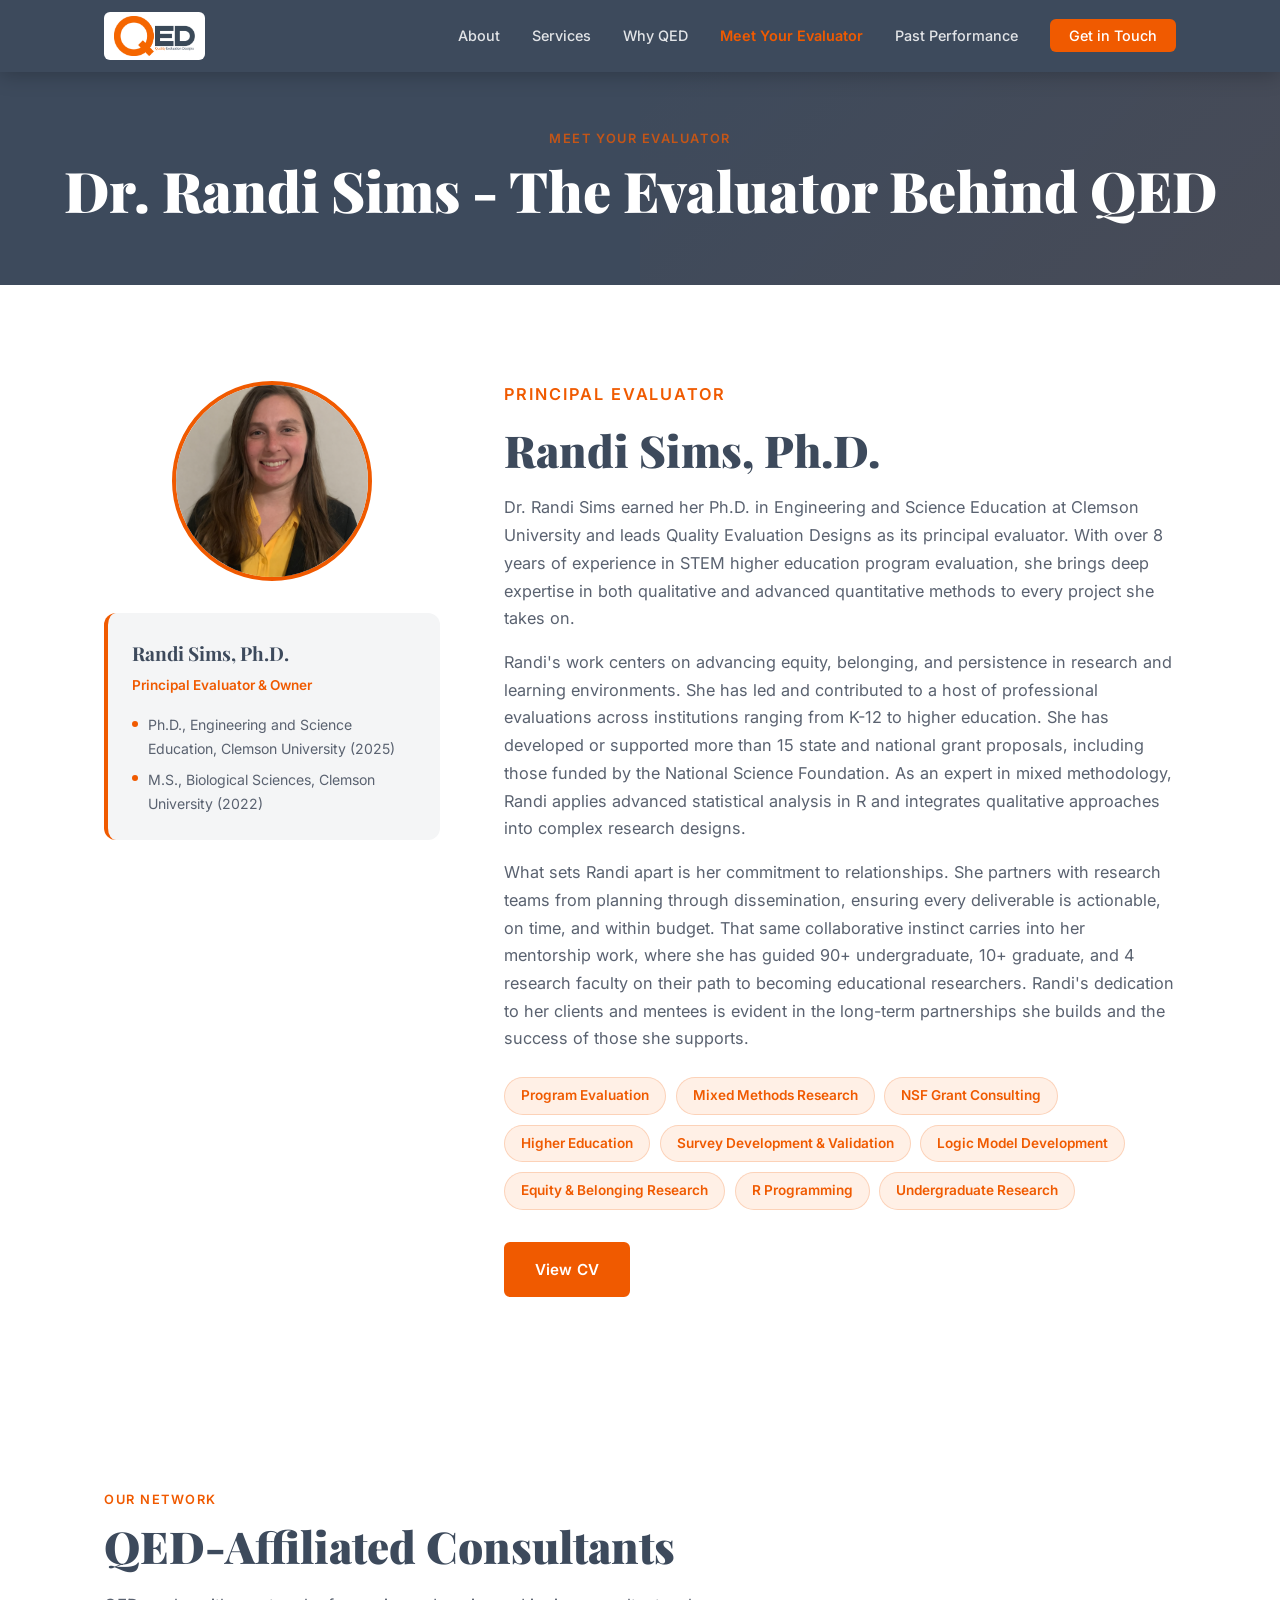
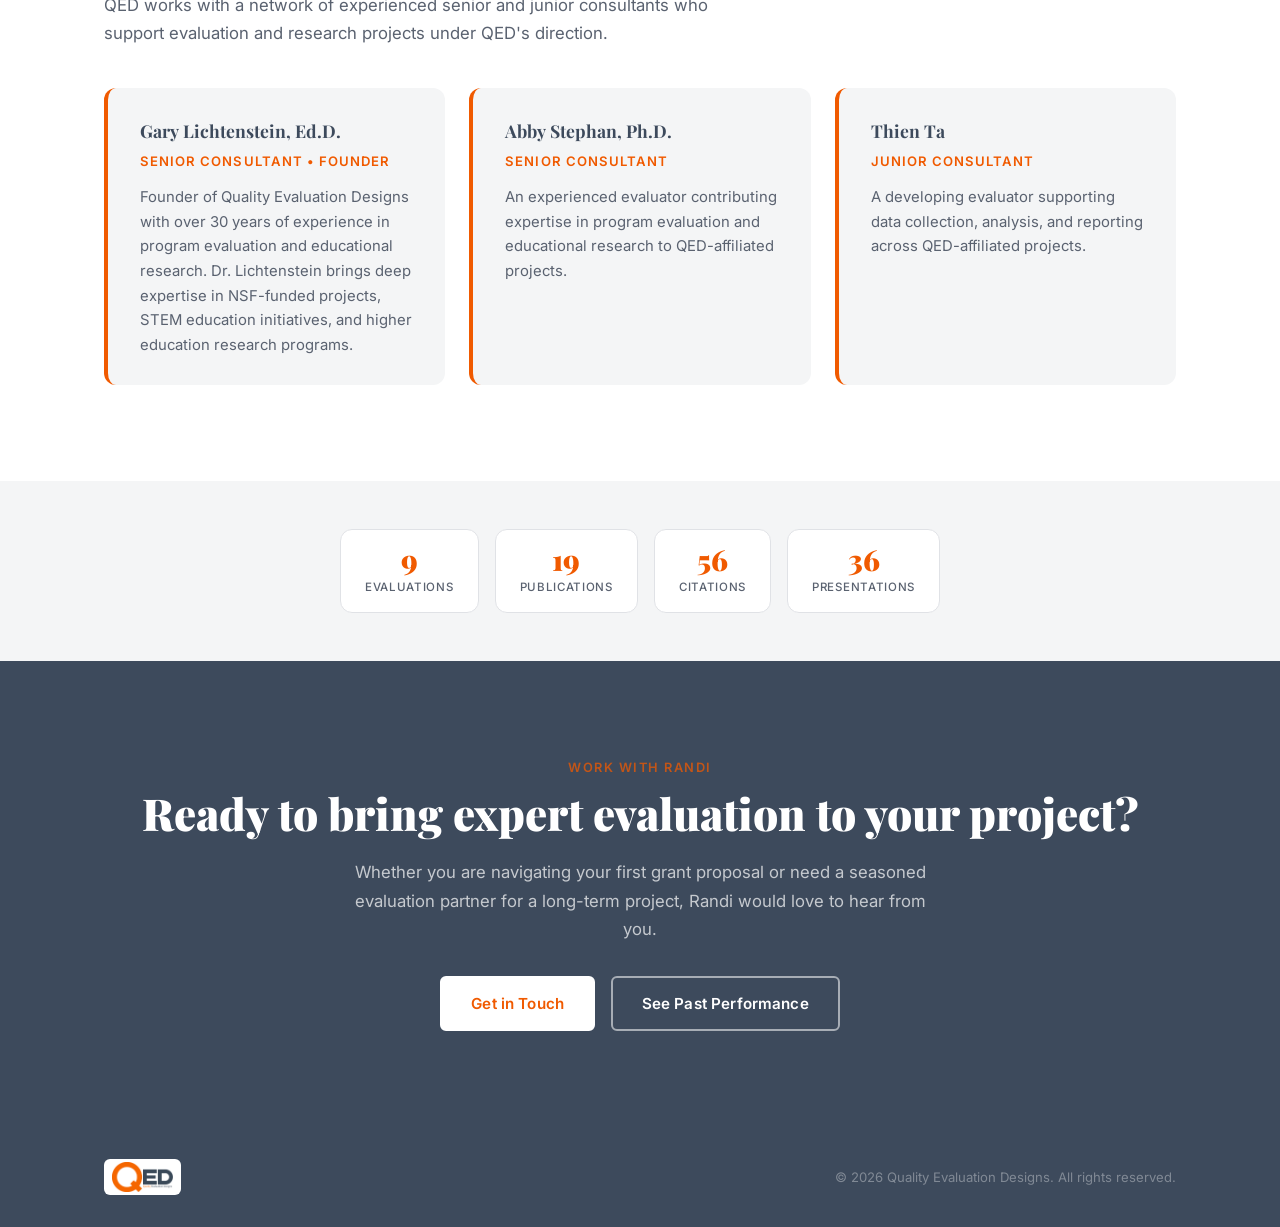
==== team.html @ 55d5c807 "Sync website from qed_business" ====
<!DOCTYPE html>
<html lang="en">
<head>
  <meta charset="UTF-8" />
  <meta name="viewport" content="width=device-width, initial-scale=1.0" />
  <title>Meet Your Evaluator | Quality Evaluation Designs</title>
  <link rel="stylesheet" href="styles.css" />
  <link rel="preconnect" href="https://fonts.googleapis.com" />
  <link rel="preconnect" href="https://fonts.gstatic.com" crossorigin />
  <link href="https://fonts.googleapis.com/css2?family=Playfair+Display:wght@700;900&family=Inter:wght@300;400;500;600&display=swap" rel="stylesheet" />
</head>
<body>

  <!-- ── Navigation ─────────────────────────────────────────── -->
  <nav class="nav scrolled always-scrolled" id="nav">
    <div class="nav__inner">
      <a href="index.html" class="nav__logo">
        <img src="qed_standardLogo.png" alt="Quality Evaluation Designs" class="nav__logo-img" />
      </a>
      <button class="nav__toggle" id="navToggle" aria-label="Toggle menu">
        <span></span><span></span><span></span>
      </button>
      <ul class="nav__links" id="navLinks">
        <li><a href="index.html#about">About</a></li>
        <li><a href="index.html#services">Services</a></li>
        <li><a href="index.html#why-qed">Why QED</a></li>
        <li><a href="team.html" class="nav__active">Meet Your Evaluator</a></li>
        <li><a href="testimonials.html">Past Performance</a></li>
        <li><a href="index.html#contact" class="nav__cta">Get in Touch</a></li>
      </ul>
    </div>
  </nav>

  <!-- ── Page Header ────────────────────────────────────────── -->
  <section class="page-header">
    <p class="section-eyebrow section-eyebrow--light">Meet Your Evaluator</p>
    <h1 class="page-header__title">Dr. Randi Sims - The Evaluator Behind QED</h1>
  </section>

  <!-- ── Bio ───────────────────────────────────────────────── -->
  <section class="section" id="bio">
    <div class="container">
      <div class="team-grid">

        <div class="team-photo-panel">
          <img class="team-photo" src="headshot_rs.png" alt="Randi Sims Headshot" /> 
          <div class="team-credentials">
            <h3>Randi Sims, Ph.D.</h3>
            <p class="team-credentials__title">Principal Evaluator &amp; Owner</p>
            <ul class="team-credentials__list">
              <li>Ph.D., Engineering and Science Education, Clemson University (2025)</li>
              <li>M.S., Biological Sciences, Clemson University (2022)</li>
            </ul>
          </div>
        </div>

        <div class="team-bio">
          <p class="section-eyebrow">Principal Evaluator</p>
          <h2 class="section-title">Randi Sims, Ph.D.</h2>
          <p>
            Dr. Randi Sims earned her Ph.D. in Engineering and Science Education at Clemson
            University and leads Quality Evaluation Designs as its principal evaluator. With
            over 8 years of experience in STEM higher education program evaluation, she brings
            deep expertise in both qualitative and advanced quantitative methods to every
            project she takes on.
          </p>
          <p>
            Randi's work centers on advancing equity, belonging, and persistence in research
            and learning environments. She has led and contributed to a host of professional
            evaluations across institutions ranging from K-12 to higher education. She has developed or supported more than 15 state and national grant
            proposals, including those funded by the National Science Foundation. As an expert in mixed methodology, Randi applies advanced statistical analysis in R and integrates qualitative approaches into complex research designs.
          </p>
          <p>
            What sets Randi apart is her commitment to relationships. She partners with
            research teams from planning through dissemination, ensuring every deliverable is
            actionable, on time, and within budget. That same collaborative instinct carries
            into her mentorship work, where she has guided 90+ undergraduate, 10+ graduate, and 4 research faculty on their path to becoming educational researchers. Randi's dedication to her clients and mentees is evident in the long-term partnerships she builds and the success of those she supports.
          </p>
          <div class="expertise-chips">
            <span class="expertise-chip">Program Evaluation</span>
            <span class="expertise-chip">Mixed Methods Research</span>
            <span class="expertise-chip">NSF Grant Consulting</span>
            <span class="expertise-chip">Higher Education</span>
            <span class="expertise-chip">Survey Development &amp; Validation</span>
            <span class="expertise-chip">Logic Model Development</span>
            <span class="expertise-chip">Equity &amp; Belonging Research</span>
            <span class="expertise-chip">R Programming</span>
            <span class="expertise-chip">Undergraduate Research</span>
          </div>
          <div class="btn-row" style="margin-top: 2rem;">
            <a href="randi_sims_cv.pdf" class="btn btn--primary" target="_blank">View CV</a>
          </div>
        </div>

      </div>
    </div>
  </section>

  <!-- ── Affiliated Consultants ───────────────────────────────── -->
  <section class="section" id="consultants">
    <div class="container">
      <p class="section-eyebrow">Our Network</p>
      <h2 class="section-title">QED-Affiliated Consultants</h2>
      <p class="section-sub">
        QED works with a network of experienced senior and junior consultants who support evaluation and research projects under QED's direction.
      </p>
      <div class="consultants-grid">

        <div class="consultant-card">
          <h3>Gary Lichtenstein, Ed.D.</h3>
          <p class="consultant-card__role">Senior Consultant &bull; Founder</p>
          <p>Founder of Quality Evaluation Designs with over 30 years of experience in program evaluation and educational research. Dr. Lichtenstein brings deep expertise in NSF-funded projects, STEM education initiatives, and higher education research programs.</p>
        </div>

        <div class="consultant-card">
          <h3>Abby Stephan, Ph.D.</h3>
          <p class="consultant-card__role">Senior Consultant</p>
          <p>An experienced evaluator contributing expertise in program evaluation and educational research to QED-affiliated projects.</p>
        </div>

        <div class="consultant-card">
          <h3>Thien Ta</h3>
          <p class="consultant-card__role">Junior Consultant</p>
          <p>A developing evaluator supporting data collection, analysis, and reporting across QED-affiliated projects.</p>
        </div>

      </div>
    </div>
  </section>

  <!-- ── Metrics ────────────────────────────────────────────── -->
  <section class="section" id="metrics" style="background: var(--color-light-gray); padding-top: 3rem; padding-bottom: 3rem;">
    <div class="container">
      <div class="hero__stat-row" style="justify-content: center;">
        <div class="stat-chip stat-chip--light">
          <span class="stat-chip__num">9</span>
          <span class="stat-chip__label">Evaluations</span>
        </div>
        <div class="stat-chip stat-chip--light">
          <span class="stat-chip__num">19</span>
          <span class="stat-chip__label">Publications</span>
        </div>
        <div class="stat-chip stat-chip--light">
          <span class="stat-chip__num">56</span>
          <span class="stat-chip__label">Citations</span>
        </div>
        <div class="stat-chip stat-chip--light">
          <span class="stat-chip__num">36</span>
          <span class="stat-chip__label">Presentations</span>
        </div>
      </div>
    </div>
  </section>

  <!-- ── CTA ───────────────────────────────────────────────── -->
  <section class="section why-qed">
    <div class="container" style="text-align: center;">
      <p class="section-eyebrow section-eyebrow--light">Work With Randi</p>
      <h2 class="section-title section-title--light">Ready to bring expert evaluation to your project?</h2>
      <p style="color: rgba(255,255,255,0.7); margin-bottom: 2rem; font-size: 1.05rem; max-width: 55ch; margin-left: auto; margin-right: auto;">
        Whether you are navigating your first grant proposal or need a seasoned evaluation
        partner for a long-term project, Randi would love to hear from you.
      </p>
      <div class="btn-row" style="justify-content: center;">
        <a href="index.html#contact" class="btn btn--primary btn--light-bg">Get in Touch</a>
        <a href="testimonials.html" class="btn btn--outline">See Past Performance</a>
      </div>
    </div>
  </section>

  <!-- ── Footer ─────────────────────────────────────────────── -->
  <footer class="footer">
    <div class="container footer__inner">
      <div class="footer__brand">
        <img src="qed_standardLogo.png" alt="Quality Evaluation Designs" class="footer__logo-img" />
      </div>
      <p class="footer__copy">&copy; 2026 Quality Evaluation Designs. All rights reserved.</p>
    </div>
  </footer>

  <script src="script.js"></script>
</body>
</html>
---- styles.css ----
/* ============================================================
   Quality Evaluation Designs — Website Styles
   ============================================================ */

:root {
  /* ── Brand Palette ────────────────────────────────────────── */
  --color-primary:    #F05A00;  /* QED orange — the Q mark                  */
  --color-slate:      #3D4A5C;  /* QED slate — the ED letters                */
  --color-gray:       #5A6270;  /* Body text, secondary elements              */
  --color-light-gray: #F4F5F6;  /* Section backgrounds, card fills            */
  --color-white:      #FFFFFF;

  /* ── Derived / Utility ────────────────────────────────────── */
  --color-primary-dark:  #C94800;
  --color-primary-light: #FFF0E6;
  --color-border:        #E0E2E6;

  /* ── Typography ───────────────────────────────────────────── */
  --font-display: 'Playfair Display', Georgia, serif;
  --font-body:    'Inter', system-ui, sans-serif;

  /* ── Spacing & Layout ─────────────────────────────────────── */
  --container-max: 1120px;
  --section-pad:   6rem 1.5rem;
  --radius-sm:     6px;
  --radius-md:     12px;
  --radius-lg:     24px;

  /* ── Motion ───────────────────────────────────────────────── */
  --ease-out: cubic-bezier(0.22, 1, 0.36, 1);
  --duration: 260ms;
}

/* ── Reset & Base ─────────────────────────────────────────── */
*, *::before, *::after { box-sizing: border-box; margin: 0; padding: 0; }

html { scroll-behavior: smooth; }

body {
  font-family: var(--font-body);
  color: var(--color-gray);
  background: var(--color-white);
  line-height: 1.7;
  -webkit-font-smoothing: antialiased;
}

img { display: block; max-width: 100%; }
a { color: inherit; text-decoration: none; }

/* ── Container ────────────────────────────────────────────── */
.container {
  max-width: var(--container-max);
  margin: 0 auto;
  padding: 0 1.5rem;
}

/* ── Buttons ──────────────────────────────────────────────── */
.btn {
  display: inline-flex;
  align-items: center;
  gap: 0.5rem;
  padding: 0.8rem 1.8rem;
  border-radius: var(--radius-sm);
  font-family: var(--font-body);
  font-weight: 600;
  font-size: 0.95rem;
  letter-spacing: 0.01em;
  transition: background var(--duration) var(--ease-out),
              color      var(--duration) var(--ease-out),
              transform  var(--duration) var(--ease-out),
              box-shadow var(--duration) var(--ease-out);
  cursor: pointer;
  border: 2px solid transparent;
}

.btn--primary {
  background: var(--color-primary);
  color: var(--color-white);
  border-color: var(--color-primary);
}
.btn--primary:hover {
  background: var(--color-primary-dark);
  border-color: var(--color-primary-dark);
  transform: translateY(-2px);
  box-shadow: 0 8px 24px rgba(240, 90, 0, 0.35);
}

.btn--outline {
  background: transparent;
  color: var(--color-white);
  border-color: rgba(255, 255, 255, 0.55);
}
.btn--outline:hover {
  background: rgba(255, 255, 255, 0.12);
  border-color: var(--color-white);
  transform: translateY(-2px);
}

.btn--light-bg {
  background: var(--color-white);
  color: var(--color-primary);
  border-color: var(--color-white);
}
.btn--light-bg:hover {
  background: var(--color-primary-light);
  transform: translateY(-2px);
  box-shadow: 0 8px 24px rgba(0,0,0,0.15);
}

/* ── Section Shared ───────────────────────────────────────── */
.section { padding: var(--section-pad); }

.section-eyebrow {
  font-size: 0.8rem;
  font-weight: 600;
  letter-spacing: 0.12em;
  text-transform: uppercase;
  color: var(--color-primary);
  margin-bottom: 0.6rem;
}
.section-eyebrow--light { color: rgba(240, 90, 0, 0.75); }

.section-title {
  font-family: var(--font-display);
  font-size: clamp(2rem, 4vw, 2.75rem);
  font-weight: 900;
  color: var(--color-slate);
  line-height: 1.15;
  margin-bottom: 1.2rem;
}
.section-title--light { color: var(--color-white); }

.section-sub {
  max-width: 60ch;
  font-size: 1.05rem;
  margin-bottom: 2.5rem;
  color: var(--color-gray);
}

/* ============================================================
   NAVIGATION
   ============================================================ */
.nav {
  position: fixed;
  top: 0;
  left: 0;
  right: 0;
  z-index: 100;
  background: transparent;
  transition: background var(--duration) var(--ease-out),
              box-shadow  var(--duration) var(--ease-out);
}
.nav.scrolled {
  background: var(--color-slate);
  box-shadow: 0 2px 20px rgba(0,0,0,0.25);
}

.nav__inner {
  max-width: var(--container-max);
  margin: 0 auto;
  padding: 0.75rem 1.5rem;
  display: flex;
  align-items: center;
  justify-content: space-between;
}

.nav__logo {
  display: flex;
  align-items: center;
}

.nav__logo-img {
  height: 48px;
  width: auto;
  background: var(--color-white);
  border-radius: var(--radius-sm);
  padding: 4px 10px;
  transition: opacity var(--duration);
}
.nav__logo-img:hover { opacity: 0.9; }

.nav__links {
  list-style: none;
  display: flex;
  align-items: center;
  gap: 2rem;
}
.nav__links a {
  font-size: 0.9rem;
  font-weight: 500;
  color: rgba(255,255,255,0.85);
  transition: color var(--duration);
}
.nav__links a:hover { color: var(--color-white); }

.nav__cta {
  background: var(--color-primary);
  color: var(--color-white) !important;
  padding: 0.5rem 1.2rem;
  border-radius: var(--radius-sm);
  transition: background var(--duration) !important;
}
.nav__cta:hover { background: var(--color-primary-dark) !important; }

.nav__toggle {
  display: none;
  flex-direction: column;
  gap: 5px;
  background: none;
  border: none;
  cursor: pointer;
  padding: 4px;
}
.nav__toggle span {
  display: block;
  width: 24px;
  height: 2px;
  background: var(--color-white);
  border-radius: 2px;
  transition: transform var(--duration), opacity var(--duration);
}

/* ============================================================
   HERO
   ============================================================ */
.hero {
  position: relative;
  min-height: 100vh;
  display: flex;
  align-items: center;
  background: var(--color-slate);
  overflow: hidden;
  padding: 7rem 1.5rem 4rem;
}

/* Subtle texture strips */
.hero::before {
  content: '';
  position: absolute;
  top: 0;
  right: 0;
  width: 50%;
  height: 100%;
  background: linear-gradient(135deg, transparent 0%, rgba(240, 90, 0, 0.06) 100%);
  pointer-events: none;
}
.hero::after {
  content: '';
  position: absolute;
  bottom: 0;
  left: 0;
  width: 3px;
  height: 60%;
  background: var(--color-primary);
  opacity: 0.6;
}

.hero__inner {
  position: relative;
  max-width: var(--container-max);
  margin: 0 auto;
  width: 100%;
  display: grid;
  grid-template-columns: 1fr 1fr;
  gap: 4rem;
  align-items: center;
}

.hero__content { max-width: 560px; }

.hero__brand-name {
  font-family: var(--font-display);
  font-size: clamp(1.6rem, 3.5vw, 2.5rem);
  font-weight: 700;
  color: var(--color-white);
  letter-spacing: 0.01em;
  margin-bottom: 0.75rem;
  line-height: 1.2;
}
.hero__brand-name--accent { color: var(--color-primary); }

.hero__title {
  font-family: var(--font-display);
  font-size: clamp(2.6rem, 5.5vw, 4.2rem);
  font-weight: 900;
  color: var(--color-white);
  line-height: 1.08;
  margin-bottom: 1.4rem;
}
.hero__title--accent { color: var(--color-primary); }

.hero__sub {
  font-size: clamp(1rem, 1.8vw, 1.15rem);
  color: rgba(255,255,255,0.65);
  margin-bottom: 2.5rem;
  line-height: 1.65;
}

.hero__actions {
  display: flex;
  gap: 1rem;
  flex-wrap: wrap;
  margin-bottom: 3rem;
}

/* Stat row */
.hero__stat-row {
  display: flex;
  gap: 1rem;
  flex-wrap: wrap;
}

.stat-chip {
  background: rgba(255,255,255,0.06);
  border: 1px solid rgba(255,255,255,0.12);
  border-radius: var(--radius-md);
  padding: 0.9rem 1.5rem;
  text-align: center;
  backdrop-filter: blur(6px);
  transition: background var(--duration), transform var(--duration) var(--ease-out);
}
.stat-chip:hover {
  background: rgba(255,255,255,0.1);
  transform: translateY(-3px);
}
.stat-chip__num {
  display: block;
  font-family: var(--font-display);
  font-size: 1.8rem;
  font-weight: 900;
  color: var(--color-primary);
  line-height: 1;
}
.stat-chip__label {
  display: block;
  font-size: 0.72rem;
  font-weight: 500;
  letter-spacing: 0.06em;
  text-transform: uppercase;
  color: rgba(255,255,255,0.5);
  margin-top: 0.3rem;
}

/* Hero visual / GIF */
.hero__visual {
  display: flex;
  align-items: center;
  justify-content: center;
}

.hero__gif {
  width: 100%;
  max-width: 480px;
  height: auto;
  border-radius: var(--radius-lg);
  background: var(--color-white);
  padding: 2rem 2.5rem;
  box-shadow: 0 24px 64px rgba(0, 0, 0, 0.3), 0 0 0 1px rgba(240, 90, 0, 0.15);
}

/* ============================================================
   ABOUT
   ============================================================ */
.about { background: var(--color-white); }

.about__grid {
  display: grid;
  grid-template-columns: 1fr 1fr;
  gap: 4rem;
  align-items: start;
}

.about__text p {
  margin-bottom: 1rem;
  font-size: 1.02rem;
}
.about__text strong { color: var(--color-slate); font-weight: 600; }

.about__logo-panel {
  position: sticky;
  top: 6rem;
  display: flex;
  flex-direction: column;
  gap: 2rem;
}

.about__logo-img {
  width: 100%;
  max-width: 340px;
  height: auto;
  margin: 0 auto;
}

.mission-card {
  background: var(--color-light-gray);
  border-left: 4px solid var(--color-primary);
  border-radius: var(--radius-md);
  padding: 2rem;
}
.mission-card__icon {
  font-size: 1.8rem;
  color: var(--color-primary);
  margin-bottom: 0.8rem;
  font-weight: 900;
}
.mission-card h3 {
  font-family: var(--font-display);
  font-size: 1.3rem;
  color: var(--color-slate);
  margin-bottom: 0.8rem;
}
.mission-card p { font-size: 0.98rem; }

/* ============================================================
   SERVICES
   ============================================================ */
.services { background: var(--color-light-gray); }

.services__grid {
  display: grid;
  grid-template-columns: repeat(auto-fit, minmax(240px, 1fr));
  gap: 1.5rem;
}

.service-card {
  background: var(--color-white);
  border-radius: var(--radius-md);
  padding: 2rem;
  box-shadow: 0 2px 12px rgba(0,0,0,0.05);
  transition: transform var(--duration) var(--ease-out),
              box-shadow var(--duration) var(--ease-out);
  border-top: 3px solid var(--color-primary);
}
.service-card:hover {
  transform: translateY(-5px);
  box-shadow: 0 12px 32px rgba(0,0,0,0.09);
}

.service-card__num {
  font-family: var(--font-display);
  font-size: 2.5rem;
  font-weight: 900;
  color: var(--color-primary-light);
  line-height: 1;
  margin-bottom: 0.6rem;
  letter-spacing: -0.03em;
}
.service-card h3 {
  font-family: var(--font-display);
  font-size: 1.2rem;
  color: var(--color-slate);
  margin-bottom: 0.65rem;
}
.service-card p { font-size: 0.93rem; line-height: 1.65; }
.service-card ul {
  margin: 0;
  padding-left: 1.1rem;
  font-size: 0.93rem;
  line-height: 1.65;
  color: var(--color-gray);
}
.service-card ul li { margin-bottom: 0.35rem; }
.service-card ul li::marker { color: var(--color-primary); }

/* ============================================================
   WHY QED
   ============================================================ */
.why-qed { background: var(--color-slate); }

.why-qed__inner {
  display: grid;
  grid-template-columns: 1fr 1fr;
  gap: 4rem;
  align-items: center;
}

.why-list {
  list-style: none;
  margin: 1.5rem 0 2.5rem;
  display: flex;
  flex-direction: column;
  gap: 0.85rem;
}
.why-list li {
  color: rgba(255,255,255,0.8);
  padding-left: 1.5rem;
  position: relative;
  font-size: 1rem;
}
.why-list li::before {
  content: '';
  position: absolute;
  left: 0;
  top: 0.55em;
  width: 8px;
  height: 8px;
  border-radius: 50%;
  background: var(--color-primary);
}

/* GIF in Why QED */
.why-qed__visual {
  display: flex;
  align-items: center;
  justify-content: center;
}

.why-qed__gif {
  width: 100%;
  max-width: 400px;
  height: auto;
  border-radius: var(--radius-lg);
  background: var(--color-white);
  padding: 2rem 2.5rem;
  box-shadow: 0 24px 64px rgba(0, 0, 0, 0.3), 0 0 0 1px rgba(240, 90, 0, 0.15);
}

/* ============================================================
   CONTACT
   ============================================================ */
.contact { background: var(--color-white); }
.contact__inner { text-align: center; }
.contact__inner .section-sub { margin-left: auto; margin-right: auto; }

.contact__cards {
  display: flex;
  gap: 1.5rem;
  justify-content: center;
  flex-wrap: wrap;
  margin-top: 0.5rem;
}

.contact-card {
  display: flex;
  align-items: center;
  gap: 1rem;
  background: var(--color-light-gray);
  border: 1px solid var(--color-border);
  border-radius: var(--radius-md);
  padding: 1.4rem 2rem;
  transition: border-color var(--duration),
              box-shadow   var(--duration) var(--ease-out),
              transform    var(--duration) var(--ease-out);
  text-align: left;
}
.contact-card:hover {
  border-color: var(--color-primary);
  box-shadow: 0 8px 24px rgba(240, 90, 0, 0.12);
  transform: translateY(-3px);
}
.contact-card__icon {
  font-size: 1.6rem;
  color: var(--color-primary);
  flex-shrink: 0;
}
.contact-card__label {
  font-size: 0.75rem;
  text-transform: uppercase;
  letter-spacing: 0.08em;
  color: var(--color-primary);
  font-weight: 600;
  margin-bottom: 0.2rem;
}
.contact-card__value {
  font-size: 0.95rem;
  color: var(--color-slate);
  font-weight: 500;
  word-break: break-word;
  overflow-wrap: break-word;
}

/* ============================================================
   FOOTER
   ============================================================ */
.footer {
  background: var(--color-slate);
  padding: 2rem 1.5rem;
}
.footer__inner {
  display: flex;
  align-items: center;
  justify-content: space-between;
  flex-wrap: wrap;
  gap: 0.75rem;
}

.footer__logo-img {
  height: 36px;
  width: auto;
  background: var(--color-white);
  border-radius: var(--radius-sm);
  padding: 3px 8px;
}

.footer__copy {
  font-size: 0.82rem;
  color: rgba(255,255,255,0.35);
}

/* ============================================================
   SUB-PAGE SHARED
   ============================================================ */

/* Nav stays dark on sub-pages regardless of scroll position */
.nav.always-scrolled {
  background: var(--color-slate);
  box-shadow: 0 2px 20px rgba(0,0,0,0.25);
}

.nav__active {
  color: var(--color-primary) !important;
  font-weight: 600 !important;
}

.page-header {
  background: var(--color-slate);
  padding: 8rem 1.5rem 4rem;
  text-align: center;
  position: relative;
  overflow: hidden;
}

.page-header::before {
  content: '';
  position: absolute;
  top: 0;
  right: 0;
  width: 50%;
  height: 100%;
  background: linear-gradient(135deg, transparent 0%, rgba(240, 90, 0, 0.06) 100%);
  pointer-events: none;
}

.page-header__title {
  font-family: var(--font-display);
  font-size: clamp(2.2rem, 5vw, 3.5rem);
  font-weight: 900;
  color: var(--color-white);
  line-height: 1.1;
  position: relative;
}

/* ============================================================
   TEAM PAGE
   ============================================================ */

.team-grid {
  display: grid;
  grid-template-columns: 1fr 2fr;
  gap: 4rem;
  align-items: start;
}

.team-photo-panel {
  position: sticky;
  top: 6rem;
  display: flex;
  flex-direction: column;
  gap: 2rem;
  align-items: center;
  text-align: center;
}

.team-photo-placeholder {
  width: 200px;
  height: 200px;
  border-radius: 50%;
  background: var(--color-primary-light);
  border: 4px solid var(--color-primary);
  display: flex;
  align-items: center;
  justify-content: center;
  font-family: var(--font-display);
  font-size: 3rem;
  font-weight: 900;
  color: var(--color-primary);
}

.team-photo {
  width: 200px;
  height: 200px;
  border-radius: 50%;
  object-fit: cover;
  border: 4px solid var(--color-primary);
}

.team-credentials {
  background: var(--color-light-gray);
  border-left: 4px solid var(--color-primary);
  border-radius: var(--radius-md);
  padding: 1.5rem;
  width: 100%;
  text-align: left;
}

.team-credentials h3 {
  font-family: var(--font-display);
  font-size: 1.2rem;
  color: var(--color-slate);
  margin-bottom: 0.3rem;
}

.team-credentials__title {
  font-size: 0.85rem;
  color: var(--color-primary);
  font-weight: 600;
  margin-bottom: 1rem;
}

.team-credentials__list {
  list-style: none;
  display: flex;
  flex-direction: column;
  gap: 0.4rem;
}

.team-credentials__list li {
  font-size: 0.88rem;
  color: var(--color-gray);
  padding-left: 1rem;
  position: relative;
}

.team-credentials__list li::before {
  content: '';
  position: absolute;
  left: 0;
  top: 0.52em;
  width: 6px;
  height: 6px;
  border-radius: 50%;
  background: var(--color-primary);
}

.team-bio p {
  margin-bottom: 1rem;
  font-size: 1.02rem;
}

.expertise-chips {
  display: flex;
  flex-wrap: wrap;
  gap: 0.6rem;
  margin-top: 1.5rem;
}

.expertise-chip {
  background: var(--color-primary-light);
  color: var(--color-primary);
  border: 1px solid rgba(240, 90, 0, 0.2);
  border-radius: 100px;
  padding: 0.4rem 1rem;
  font-size: 0.85rem;
  font-weight: 600;
}

/* ============================================================
   AFFILIATED CONSULTANTS
   ============================================================ */
.consultants-grid {
  display: grid;
  grid-template-columns: repeat(auto-fill, minmax(280px, 1fr));
  gap: 1.5rem;
}

.consultant-card {
  background: var(--color-light-gray);
  border-radius: var(--radius-md);
  padding: 1.75rem 2rem;
  border-left: 4px solid var(--color-primary);
}

.consultant-card h3 {
  font-family: var(--font-display);
  font-size: 1.1rem;
  color: var(--color-slate);
  margin-bottom: 0.25rem;
}

.consultant-card__role {
  font-size: 0.82rem;
  font-weight: 600;
  text-transform: uppercase;
  letter-spacing: 0.08em;
  color: var(--color-primary);
  margin-bottom: 0.85rem;
}

.consultant-card p:last-child {
  font-size: 0.93rem;
  line-height: 1.65;
}

/* ============================================================
   TESTIMONIALS PAGE
   ============================================================ */

.testimonials-grid {
  display: grid;
  grid-template-columns: repeat(auto-fit, minmax(280px, 1fr));
  gap: 1.5rem;
  margin-top: 1rem;
}

.testimonial-card {
  background: var(--color-white);
  border-radius: var(--radius-md);
  padding: 2rem;
  box-shadow: 0 2px 12px rgba(0,0,0,0.06);
  border-top: 3px solid var(--color-primary);
  display: flex;
  flex-direction: column;
}

.testimonial-card__quote-mark {
  font-size: 3.5rem;
  color: var(--color-primary);
  line-height: 1;
  font-family: var(--font-display);
  font-weight: 900;
  margin-bottom: 0.25rem;
}

.testimonial-card__text {
  font-size: 0.98rem;
  font-style: italic;
  color: var(--color-gray);
  line-height: 1.75;
  margin-bottom: 1.5rem;
  flex: 1;
}

.testimonial-card__author {
  font-weight: 600;
  color: var(--color-slate);
  font-size: 0.92rem;
}

.testimonial-card__org {
  font-size: 0.82rem;
  color: var(--color-primary);
  margin-top: 0.2rem;
}

.performance-grid {
  display: grid;
  grid-template-columns: repeat(auto-fit, minmax(280px, 1fr));
  gap: 1.5rem;
}

.performance-card {
  background: var(--color-white);
  border-radius: var(--radius-md);
  padding: 2rem;
  box-shadow: 0 2px 12px rgba(0,0,0,0.05);
  transition: transform var(--duration) var(--ease-out),
              box-shadow var(--duration) var(--ease-out);
}

.performance-card:hover {
  transform: translateY(-4px);
  box-shadow: 0 12px 32px rgba(0,0,0,0.09);
}

.performance-card__tag {
  display: inline-block;
  background: var(--color-primary-light);
  color: var(--color-primary);
  border-radius: 100px;
  padding: 0.25rem 0.85rem;
  font-size: 0.75rem;
  font-weight: 600;
  letter-spacing: 0.05em;
  text-transform: uppercase;
  margin-bottom: 1rem;
}

.performance-card h3 {
  font-family: var(--font-display);
  font-size: 1.15rem;
  color: var(--color-slate);
  margin-bottom: 0.6rem;
}

.performance-card p {
  font-size: 0.92rem;
  line-height: 1.65;
}

.btn-row {
  display: flex;
  gap: 1rem;
  flex-wrap: wrap;
}

/* Light-background variant of the stat chip (used on team page) */
.stat-chip--light {
  background: var(--color-white);
  border-color: var(--color-border);
}
.stat-chip--light .stat-chip__label {
  color: var(--color-gray);
}

/* ============================================================
   RESPONSIVE
   ============================================================ */

/* ── Tablet: collapse two-column hero ─────────────────────── */
@media (max-width: 900px) {
  .hero__inner {
    grid-template-columns: 1fr;
    text-align: center;
  }
  .hero__content { max-width: 100%; }
  .hero__actions { justify-content: center; }
  .hero__stat-row { justify-content: center; }
  .hero__visual { order: -1; }
  .hero__gif { max-width: 280px; }
}

/* ── Mobile: 768px and below ──────────────────────────────── */
@media (max-width: 768px) {
  :root { --section-pad: 3.5rem 1.25rem; }

  /* Nav: hamburger menu */
  .nav__links {
    display: none;
    flex-direction: column;
    position: absolute;
    top: 100%;
    left: 0;
    right: 0;
    z-index: 99;
    background: var(--color-slate);
    padding: 1.5rem;
    gap: 1.25rem;
    border-top: 1px solid rgba(255,255,255,0.08);
    box-shadow: 0 8px 24px rgba(0,0,0,0.3);
  }
  .nav__links.open { display: flex; }
  .nav__toggle { display: flex; }

  /* Hero */
  .hero { padding: 6rem 1.25rem 3rem; }
  .hero__actions {
    flex-direction: column;
    align-items: center;
  }
  .hero__actions .btn { width: 100%; max-width: 320px; justify-content: center; }
  .hero__visual { display: none; }

  /* Grids collapse to 1 column */
  .about__grid,
  .why-qed__inner,
  .team-grid { grid-template-columns: 1fr; gap: 2rem; }

  /* Sticky panels become static */
  .about__logo-panel,
  .team-photo-panel { position: static; }

  /* Hide decorative GIF in Why QED */
  .why-qed__visual { display: none; }

  /* Services: 2 columns on tablet, 1 on small phone */
  .services__grid { grid-template-columns: repeat(2, 1fr); }

  /* Page header */
  .page-header { padding: 6rem 1.25rem 3rem; }

  /* Contact */
  .contact__cards { flex-direction: column; align-items: center; }
  .contact-card { width: 100%; max-width: 420px; }

  /* Footer */
  .footer__inner { flex-direction: column; text-align: center; }

  /* Buttons */
  .btn-row {
    flex-direction: column;
    align-items: flex-start;
  }
}

/* ── Small phones: 480px and below ───────────────────────── */
@media (max-width: 480px) {
  :root { --section-pad: 3rem 1rem; }

  .services__grid { grid-template-columns: 1fr; }

  .stat-chip { padding: 0.75rem 1rem; }
  .stat-chip__num { font-size: 1.5rem; }

  .page-header { padding: 5.5rem 1rem 2.5rem; }
  .page-header__title { font-size: clamp(1.8rem, 8vw, 2.5rem); }

  .hero { padding: 5.5rem 1rem 2.5rem; }
  .hero__title { font-size: clamp(2.2rem, 10vw, 3.5rem); }

  .team-photo { width: 160px; height: 160px; }

  .contact-card { padding: 1.2rem 1.25rem; }
  .contact-card__value { font-size: 0.85rem; word-break: break-all; }

  .expertise-chips { gap: 0.4rem; }
  .expertise-chip { font-size: 0.78rem; padding: 0.3rem 0.75rem; }

  .btn-row { align-items: stretch; }
  .btn-row .btn { text-align: center; justify-content: center; }
}
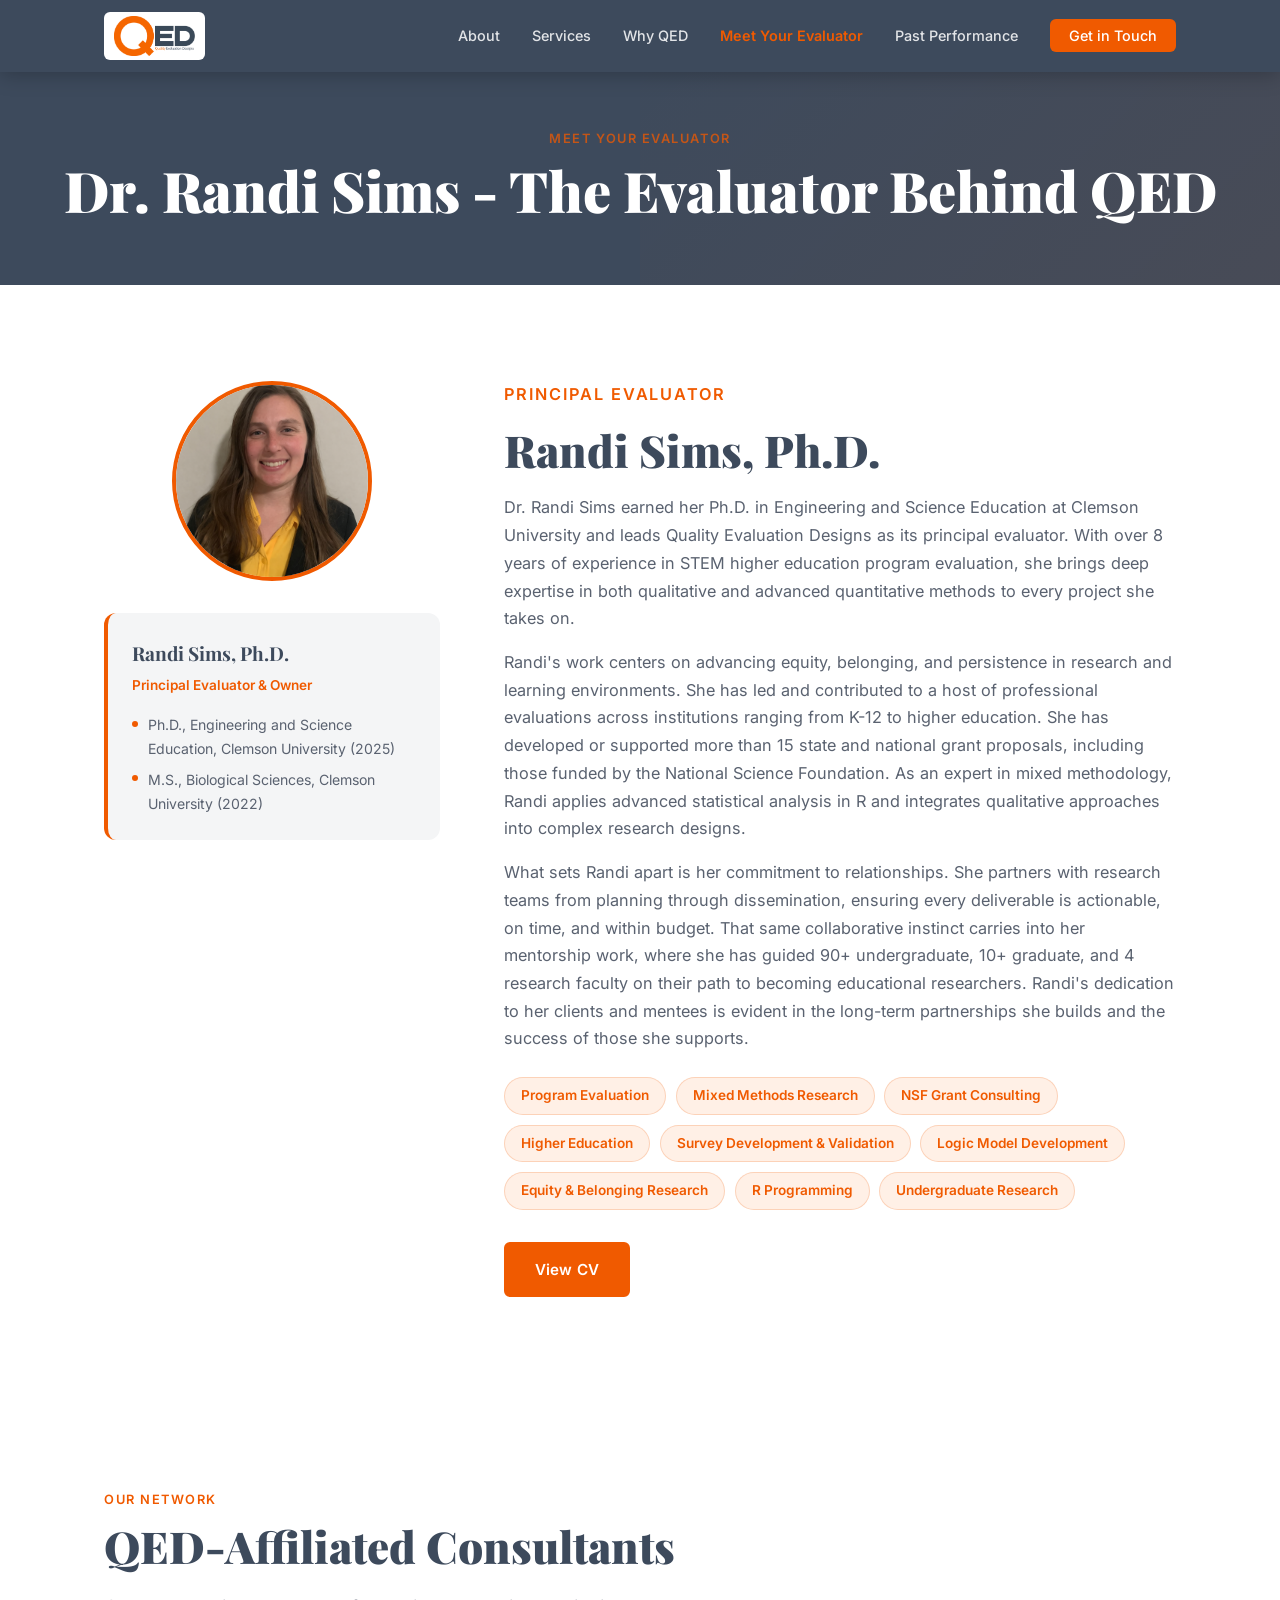
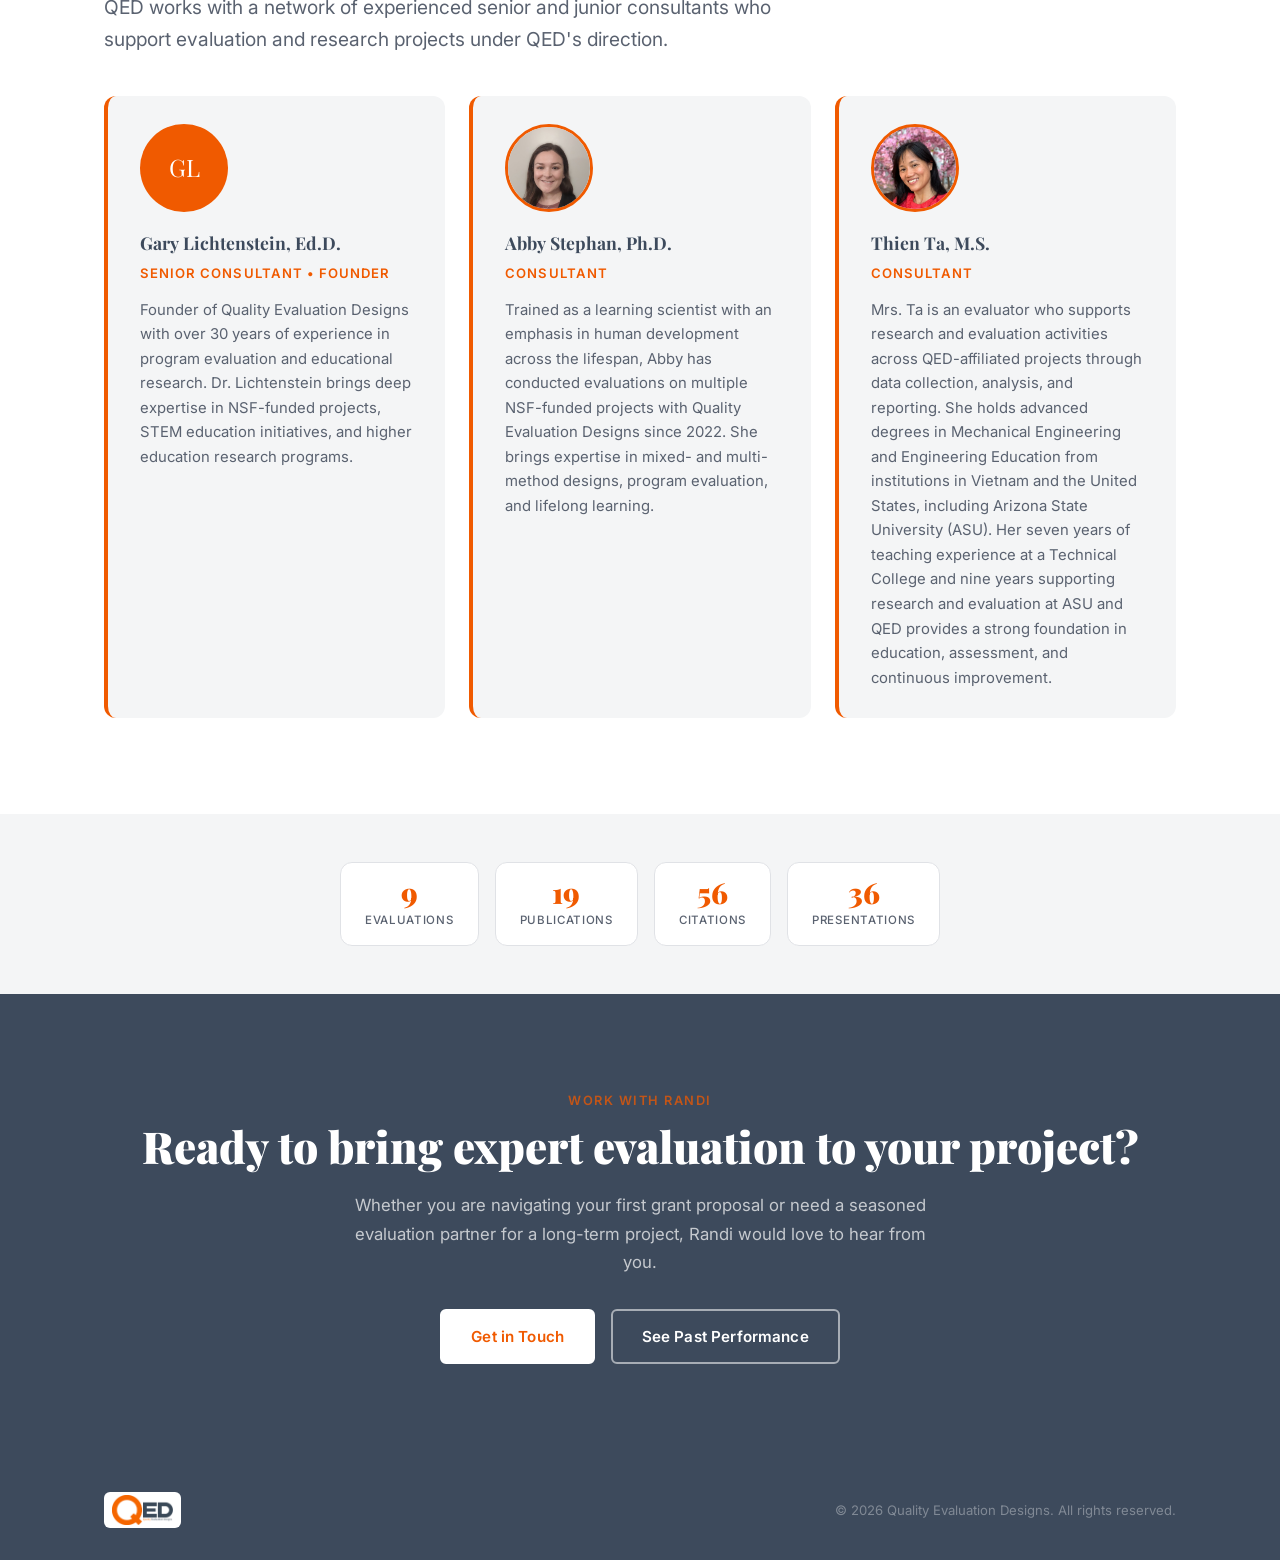
==== commit 0b050b39: "Sync website from qed_business" ====
--- a/team.html
+++ b/team.html
@@ -43,7 +43,7 @@
       <div class="team-grid">
 
         <div class="team-photo-panel">
-          <img class="team-photo" src="headshot_rs.png" alt="Randi Sims Headshot" /> 
+          <img class="team-photo" src="headshots/headshot_rs.png" alt="Randi Sims Headshot" /> 
           <div class="team-credentials">
             <h3>Randi Sims, Ph.D.</h3>
             <p class="team-credentials__title">Principal Evaluator &amp; Owner</p>
@@ -107,21 +107,24 @@
       <div class="consultants-grid">
 
         <div class="consultant-card">
+          <div class="consultant-card__initials">GL</div>
           <h3>Gary Lichtenstein, Ed.D.</h3>
           <p class="consultant-card__role">Senior Consultant &bull; Founder</p>
           <p>Founder of Quality Evaluation Designs with over 30 years of experience in program evaluation and educational research. Dr. Lichtenstein brings deep expertise in NSF-funded projects, STEM education initiatives, and higher education research programs.</p>
         </div>
 
         <div class="consultant-card">
+          <img class="consultant-card__photo" src="headshots/headshot_as.jpg" alt="Abby Stephan" />
           <h3>Abby Stephan, Ph.D.</h3>
-          <p class="consultant-card__role">Senior Consultant</p>
-          <p>An experienced evaluator contributing expertise in program evaluation and educational research to QED-affiliated projects.</p>
+          <p class="consultant-card__role">Consultant</p>
+          <p>Trained as a learning scientist with an emphasis in human development across the lifespan, Abby has conducted evaluations on multiple NSF-funded projects with Quality Evaluation Designs since 2022. She brings expertise in mixed- and multi-method designs, program evaluation, and lifelong learning. </p>
         </div>
 
         <div class="consultant-card">
-          <h3>Thien Ta</h3>
-          <p class="consultant-card__role">Junior Consultant</p>
-          <p>A developing evaluator supporting data collection, analysis, and reporting across QED-affiliated projects.</p>
+          <img class="consultant-card__photo" src="headshots/headshot_tt.jpg" alt="Thien Ta" />
+          <h3>Thien Ta, M.S.</h3>
+          <p class="consultant-card__role">Consultant</p>
+          <p>Mrs. Ta is an evaluator who supports research and evaluation activities across QED-affiliated projects through data collection, analysis, and reporting. She holds advanced degrees in Mechanical Engineering and Engineering Education from institutions in Vietnam and the United States, including Arizona State University (ASU). Her seven years of teaching experience at a Technical College and nine years supporting research and evaluation at ASU and QED provides a strong foundation in education, assessment, and continuous improvement.</p>
         </div>
 
       </div>
--- a/styles.css
+++ b/styles.css
@@ -132,7 +132,7 @@
 
 .section-sub {
   max-width: 60ch;
-  font-size: 1.05rem;
+  font-size: 1.2rem;
   margin-bottom: 2.5rem;
   color: var(--color-gray);
 }
@@ -291,7 +291,7 @@
 
 .hero__sub {
   font-size: clamp(1rem, 1.8vw, 1.15rem);
-  color: rgba(255,255,255,0.65);
+  color: rgba(255,255,255,0.88);
   margin-bottom: 2.5rem;
   line-height: 1.65;
 }
@@ -791,6 +791,31 @@
   line-height: 1.65;
 }
 
+.consultant-card__photo {
+  width: 88px;
+  height: 88px;
+  border-radius: 50%;
+  object-fit: cover;
+  object-position: top;
+  margin-bottom: 1rem;
+  border: 3px solid var(--color-primary);
+  display: block;
+}
+
+.consultant-card__initials {
+  width: 88px;
+  height: 88px;
+  border-radius: 50%;
+  background: var(--color-primary);
+  display: flex;
+  align-items: center;
+  justify-content: center;
+  font-family: var(--font-display);
+  font-size: 1.5rem;
+  color: #fff;
+  margin-bottom: 1rem;
+}
+
 /* ============================================================
    TESTIMONIALS PAGE
    ============================================================ */
@@ -849,12 +874,15 @@
 }
 
 .performance-card {
+  display: block;
   background: var(--color-white);
   border-radius: var(--radius-md);
   padding: 2rem;
   box-shadow: 0 2px 12px rgba(0,0,0,0.05);
   transition: transform var(--duration) var(--ease-out),
               box-shadow var(--duration) var(--ease-out);
+  text-decoration: none;
+  color: inherit;
 }
 
 .performance-card:hover {
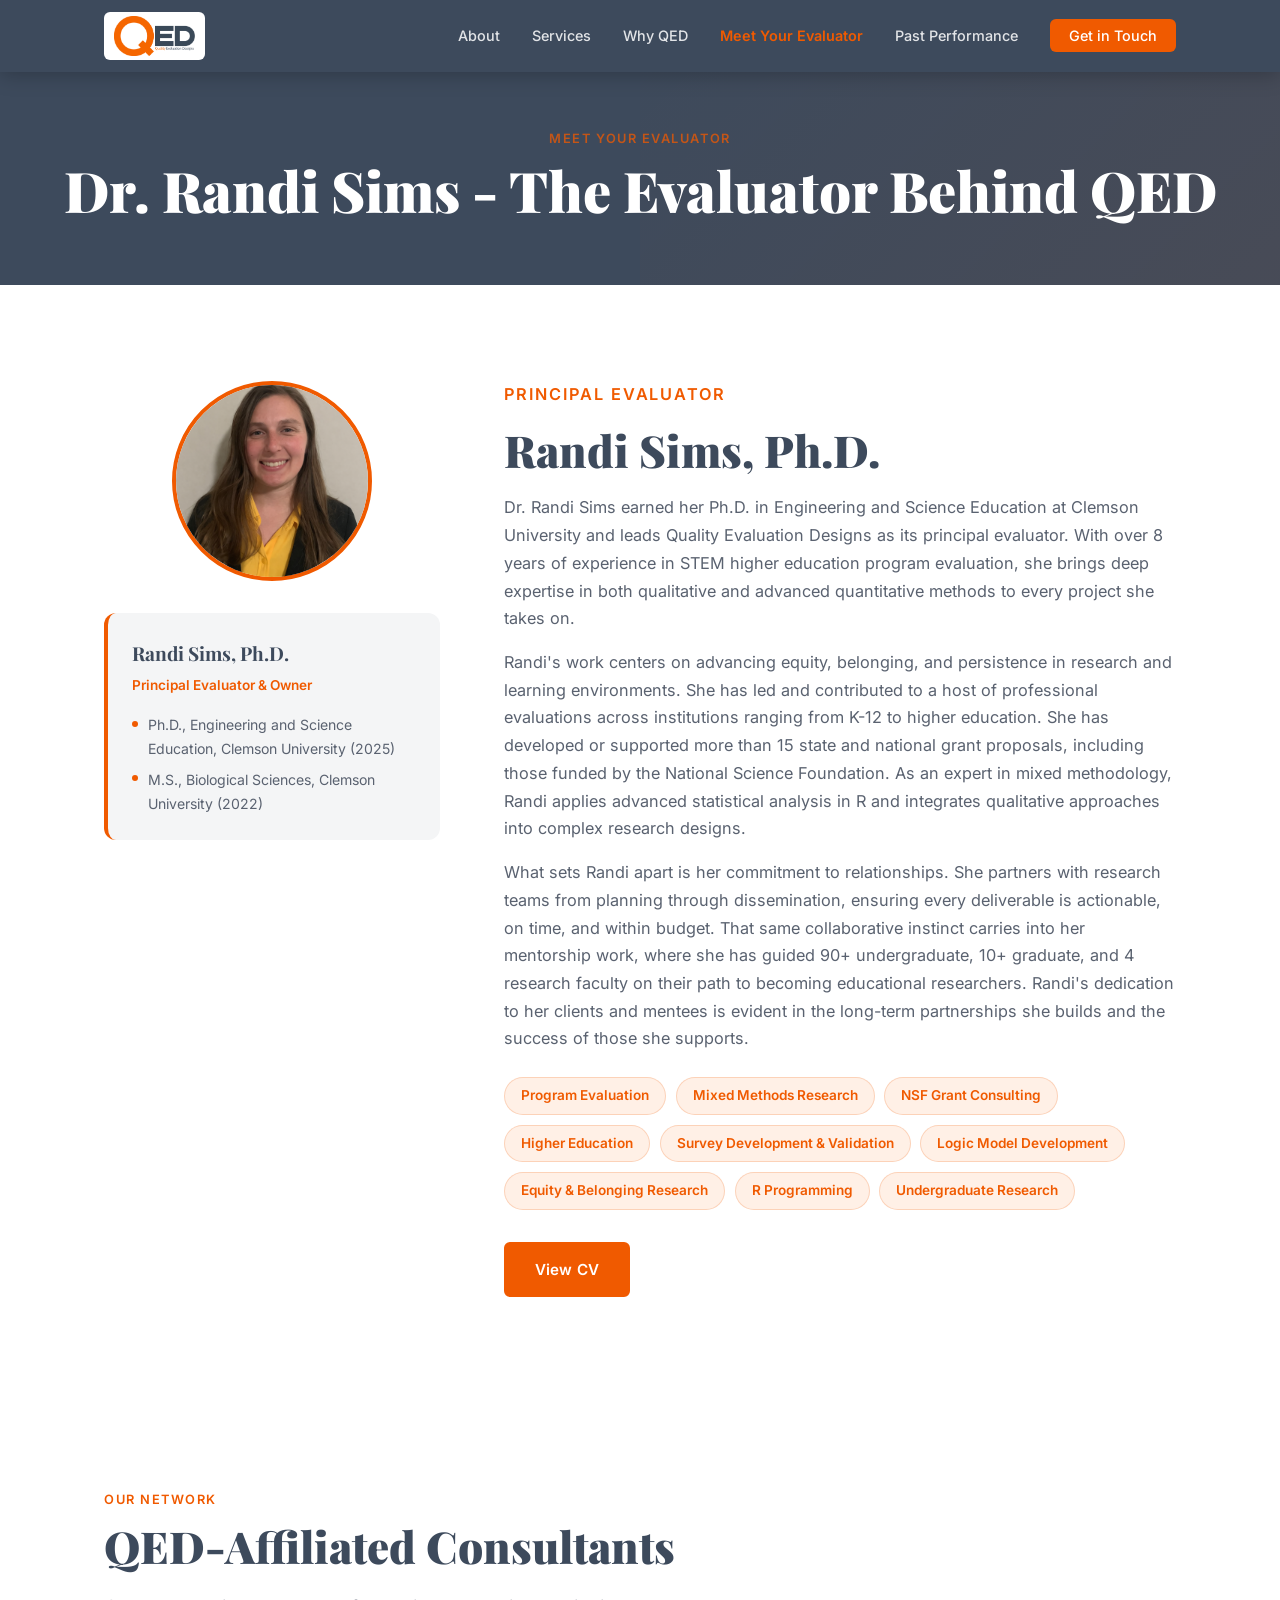
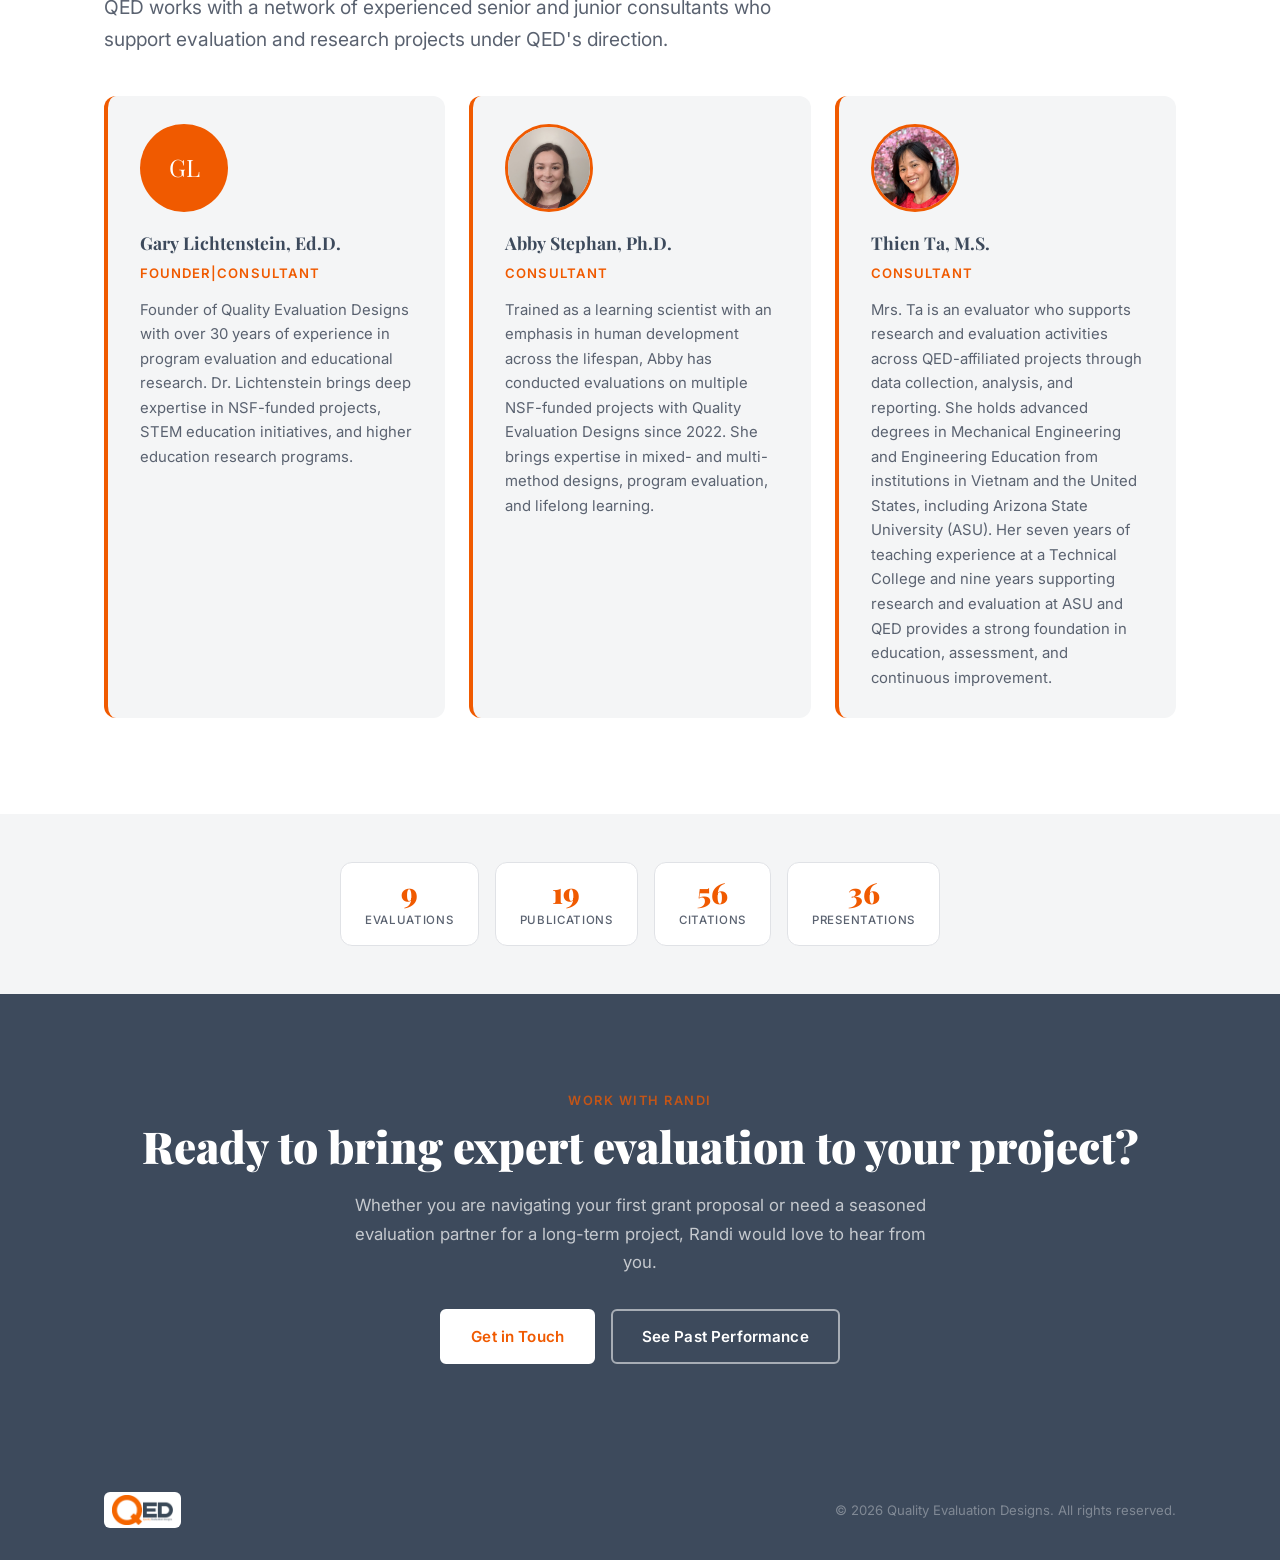
==== commit 68af04a3: "Sync website from qed_business" ====
--- a/team.html
+++ b/team.html
@@ -109,7 +109,7 @@
         <div class="consultant-card">
           <div class="consultant-card__initials">GL</div>
           <h3>Gary Lichtenstein, Ed.D.</h3>
-          <p class="consultant-card__role">Senior Consultant &bull; Founder</p>
+          <p class="consultant-card__role">Founder|Consultant</p>
           <p>Founder of Quality Evaluation Designs with over 30 years of experience in program evaluation and educational research. Dr. Lichtenstein brings deep expertise in NSF-funded projects, STEM education initiatives, and higher education research programs.</p>
         </div>
 
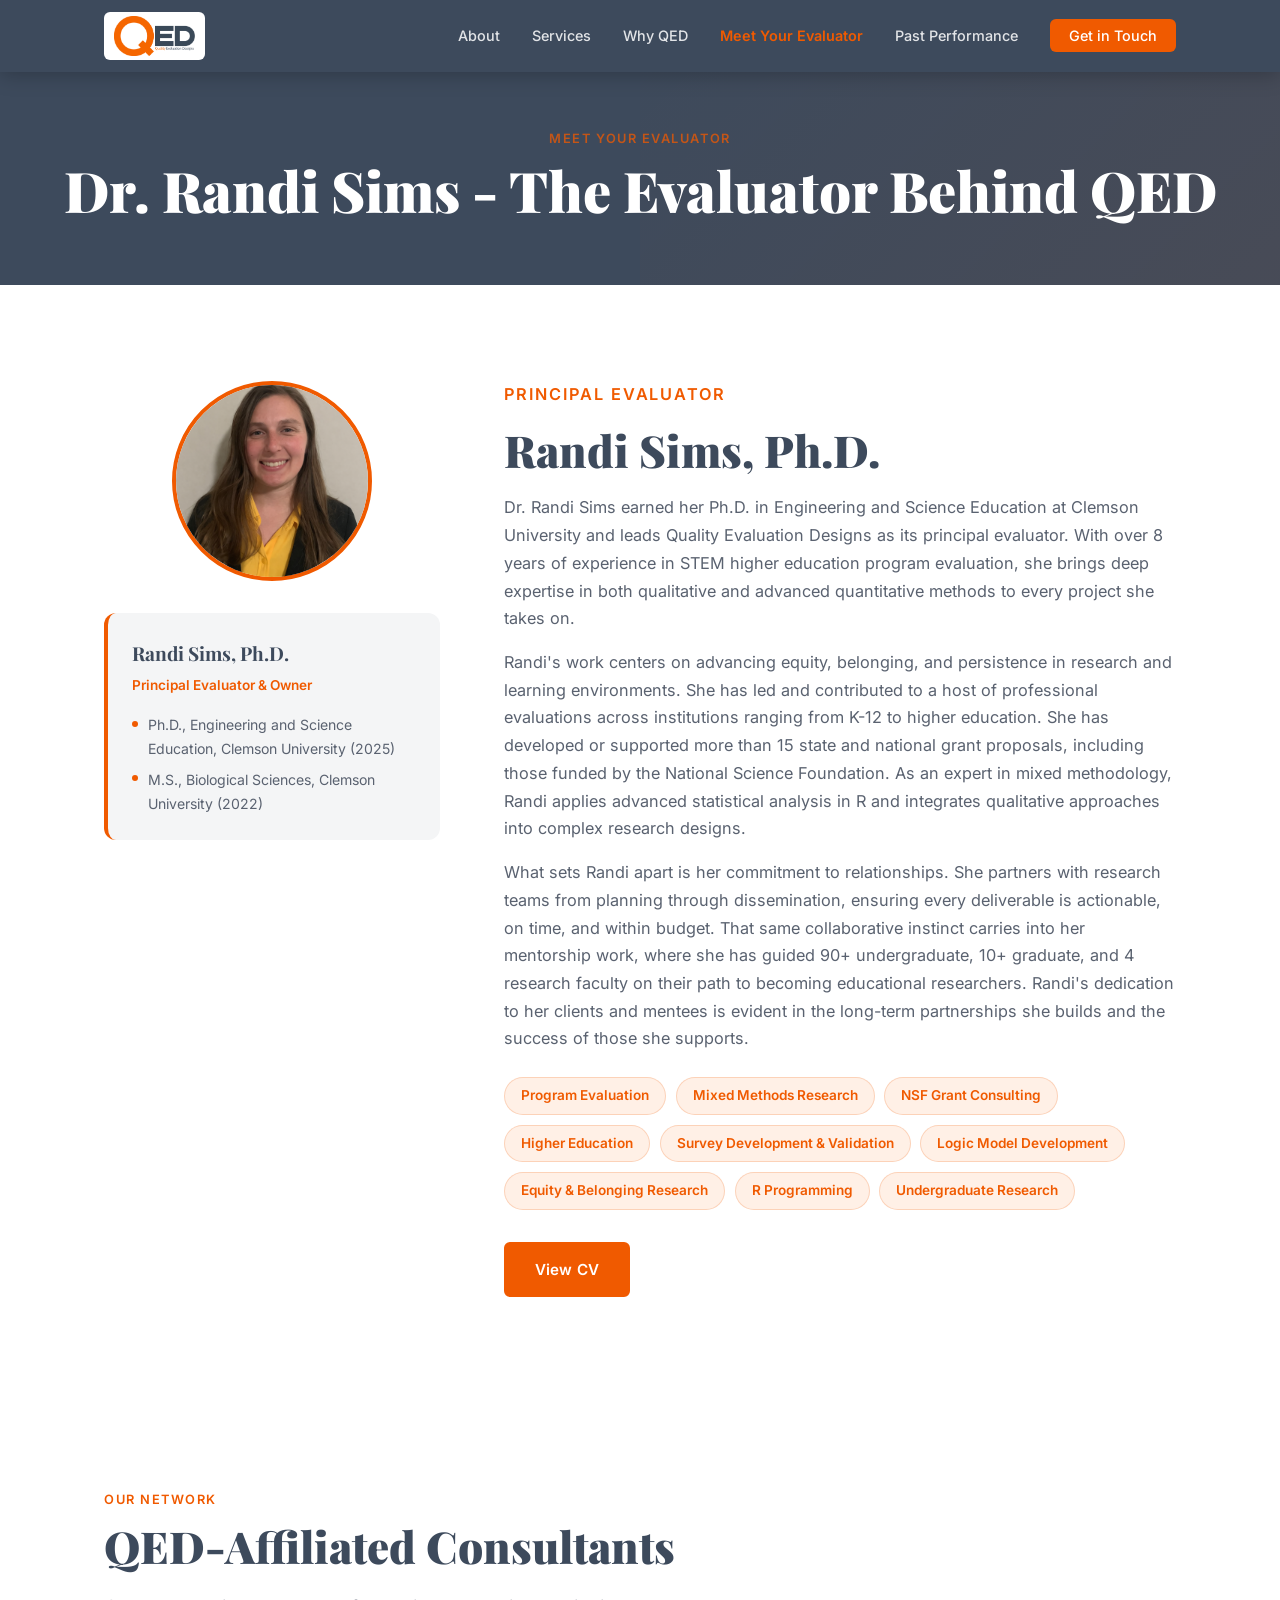
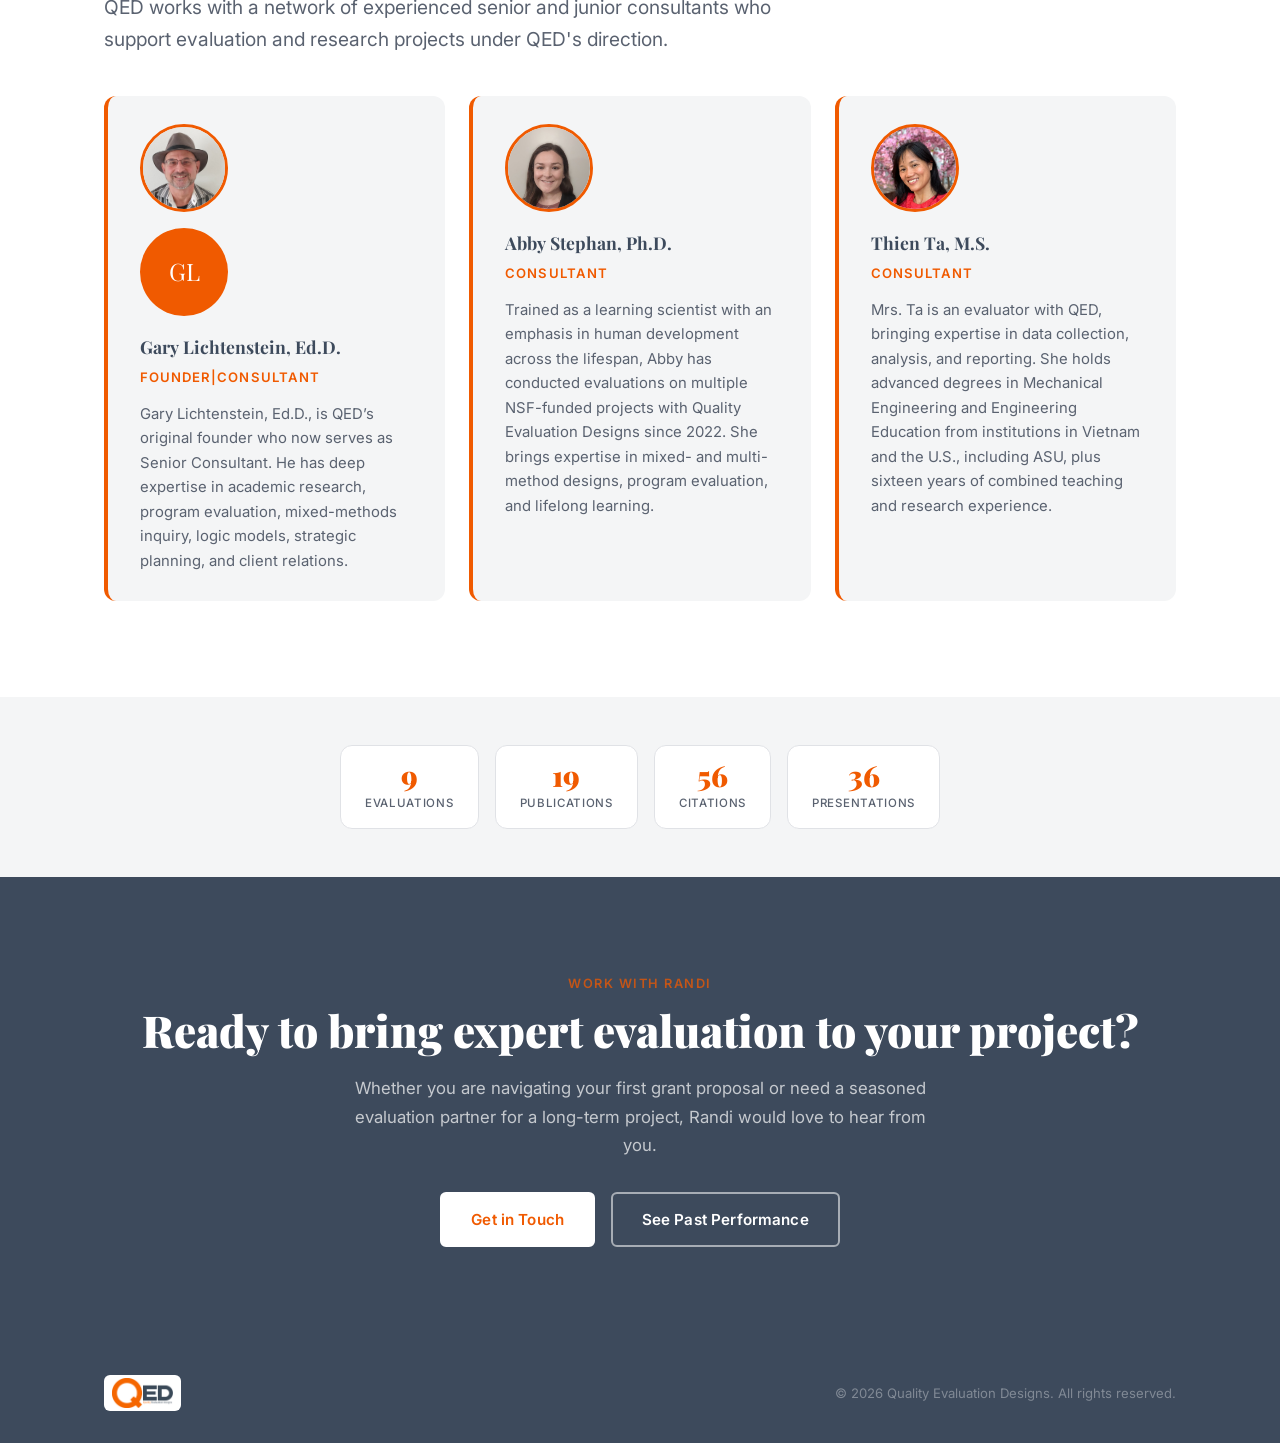
==== commit 9cf79f08: "Sync website from qed_business" ====
--- a/team.html
+++ b/team.html
@@ -5,6 +5,7 @@
   <meta name="viewport" content="width=device-width, initial-scale=1.0" />
   <title>Meet Your Evaluator | Quality Evaluation Designs</title>
   <link rel="stylesheet" href="styles.css" />
+  <link rel="icon" type="image/png" href="favicon.png" />
   <link rel="preconnect" href="https://fonts.googleapis.com" />
   <link rel="preconnect" href="https://fonts.gstatic.com" crossorigin />
   <link href="https://fonts.googleapis.com/css2?family=Playfair+Display:wght@700;900&family=Inter:wght@300;400;500;600&display=swap" rel="stylesheet" />
@@ -107,10 +108,11 @@
       <div class="consultants-grid">
 
         <div class="consultant-card">
+          <img class="consultant-card__photo" src="headshots/headshot_gl.jpg" alt="Gary Lichtenstein" />
           <div class="consultant-card__initials">GL</div>
           <h3>Gary Lichtenstein, Ed.D.</h3>
           <p class="consultant-card__role">Founder|Consultant</p>
-          <p>Founder of Quality Evaluation Designs with over 30 years of experience in program evaluation and educational research. Dr. Lichtenstein brings deep expertise in NSF-funded projects, STEM education initiatives, and higher education research programs.</p>
+          <p>Gary Lichtenstein, Ed.D., is QED’s original founder who now serves as Senior Consultant. He has deep expertise in academic research, program evaluation, mixed-methods inquiry, logic models, strategic planning, and client relations.</p>
         </div>
 
         <div class="consultant-card">
@@ -124,7 +126,7 @@
           <img class="consultant-card__photo" src="headshots/headshot_tt.jpg" alt="Thien Ta" />
           <h3>Thien Ta, M.S.</h3>
           <p class="consultant-card__role">Consultant</p>
-          <p>Mrs. Ta is an evaluator who supports research and evaluation activities across QED-affiliated projects through data collection, analysis, and reporting. She holds advanced degrees in Mechanical Engineering and Engineering Education from institutions in Vietnam and the United States, including Arizona State University (ASU). Her seven years of teaching experience at a Technical College and nine years supporting research and evaluation at ASU and QED provides a strong foundation in education, assessment, and continuous improvement.</p>
+          <p>Mrs. Ta is an evaluator with QED, bringing expertise in data collection, analysis, and reporting. She holds advanced degrees in Mechanical Engineering and Engineering Education from institutions in Vietnam and the U.S., including ASU, plus sixteen years of combined teaching and research experience.</p>
         </div>
 
       </div>
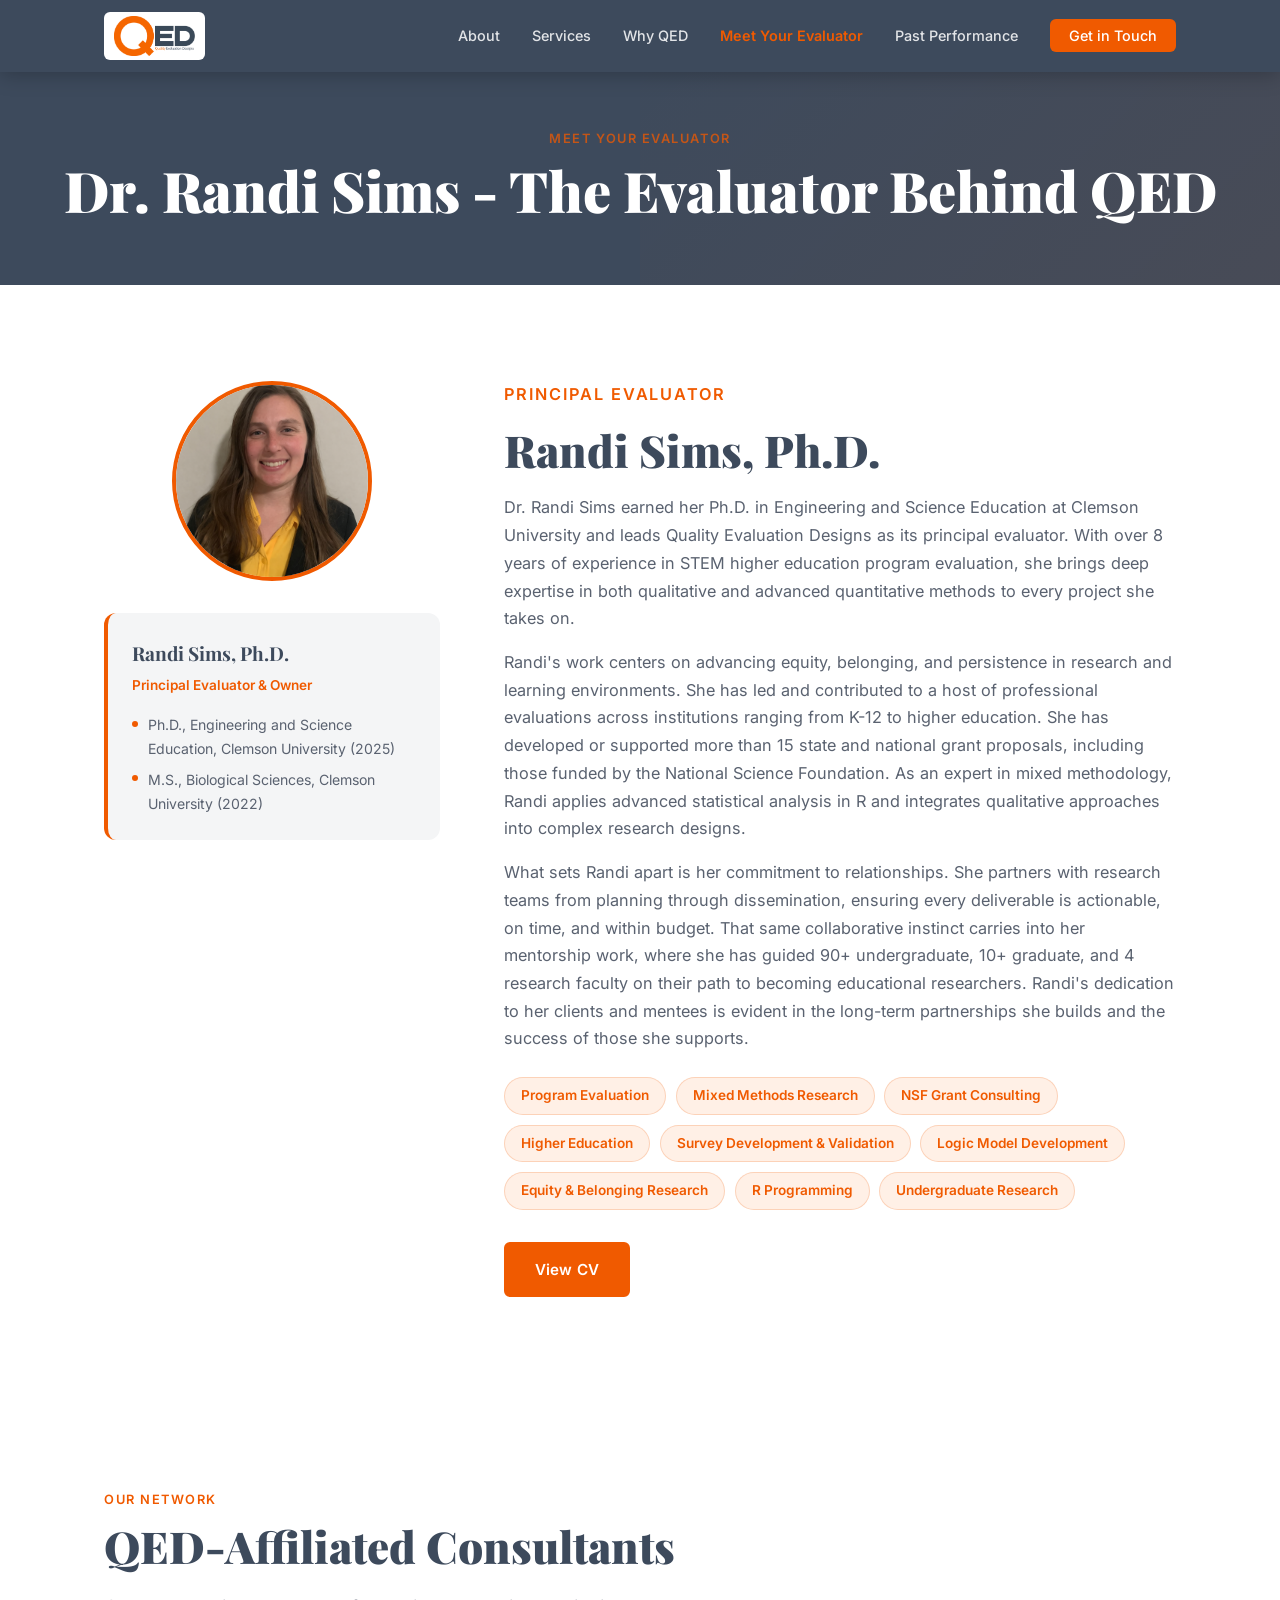
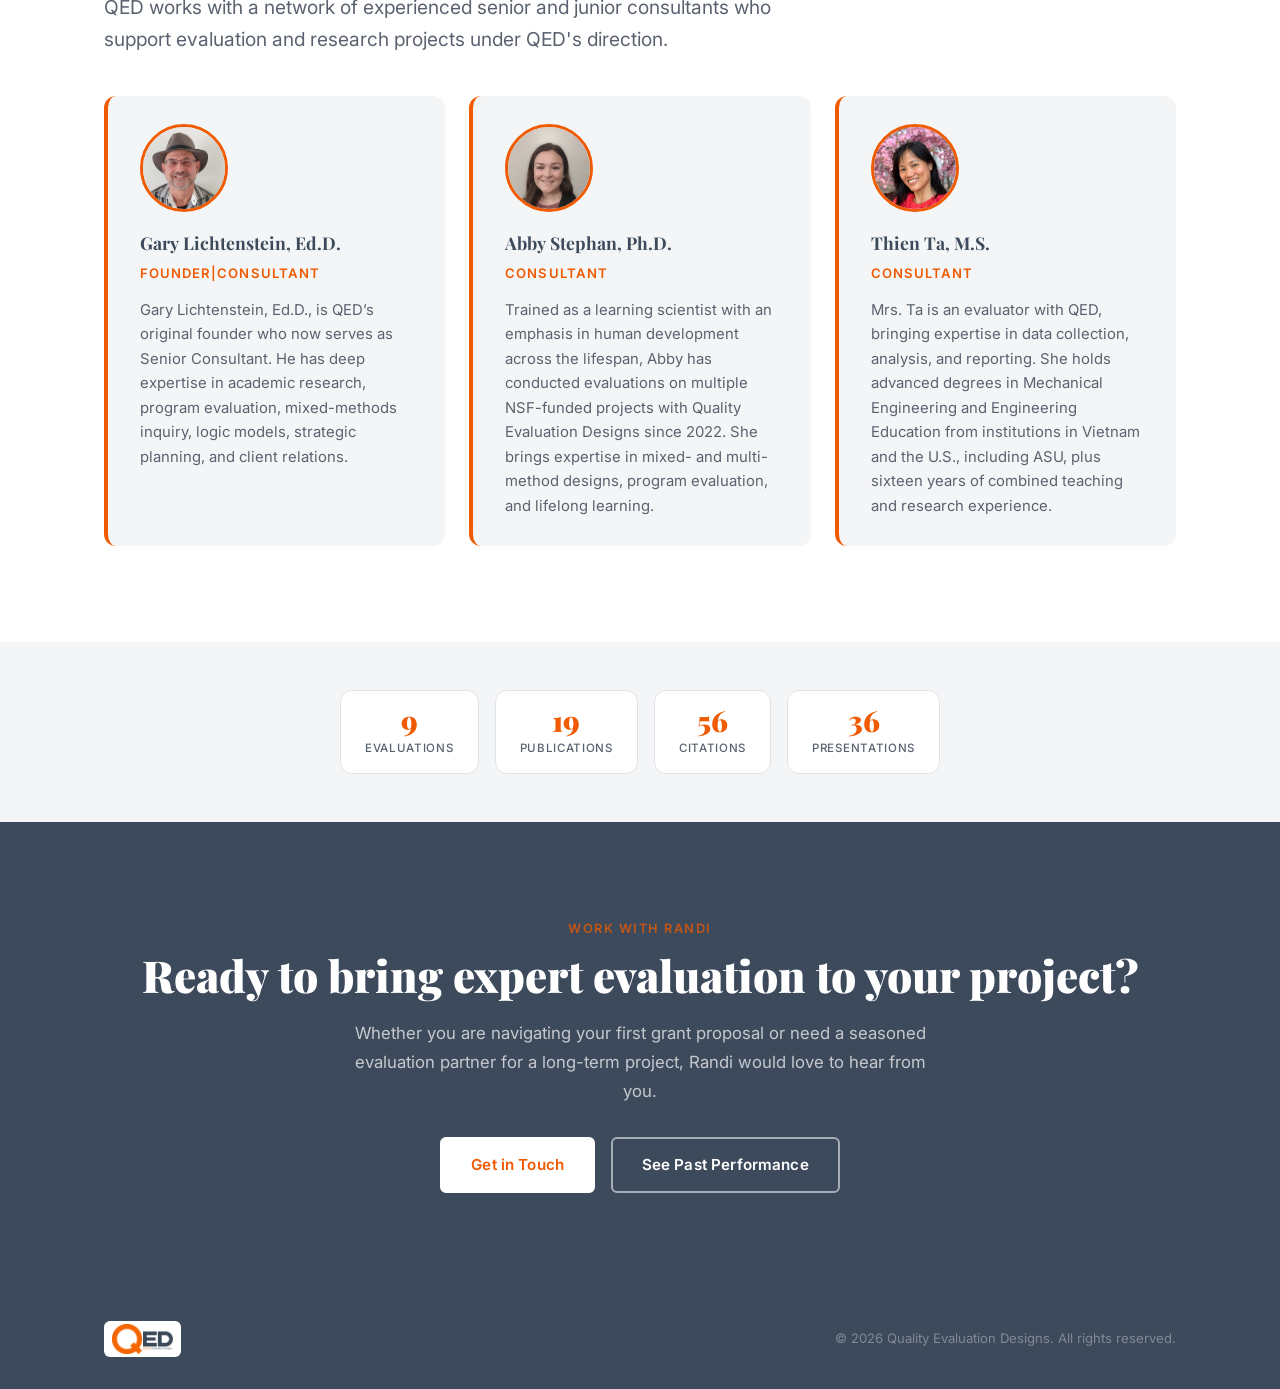
==== commit 1756722f: "Sync website from qed_business" ====
--- a/team.html
+++ b/team.html
@@ -109,7 +109,6 @@
 
         <div class="consultant-card">
           <img class="consultant-card__photo" src="headshots/headshot_gl.jpg" alt="Gary Lichtenstein" />
-          <div class="consultant-card__initials">GL</div>
           <h3>Gary Lichtenstein, Ed.D.</h3>
           <p class="consultant-card__role">Founder|Consultant</p>
           <p>Gary Lichtenstein, Ed.D., is QED’s original founder who now serves as Senior Consultant. He has deep expertise in academic research, program evaluation, mixed-methods inquiry, logic models, strategic planning, and client relations.</p>
